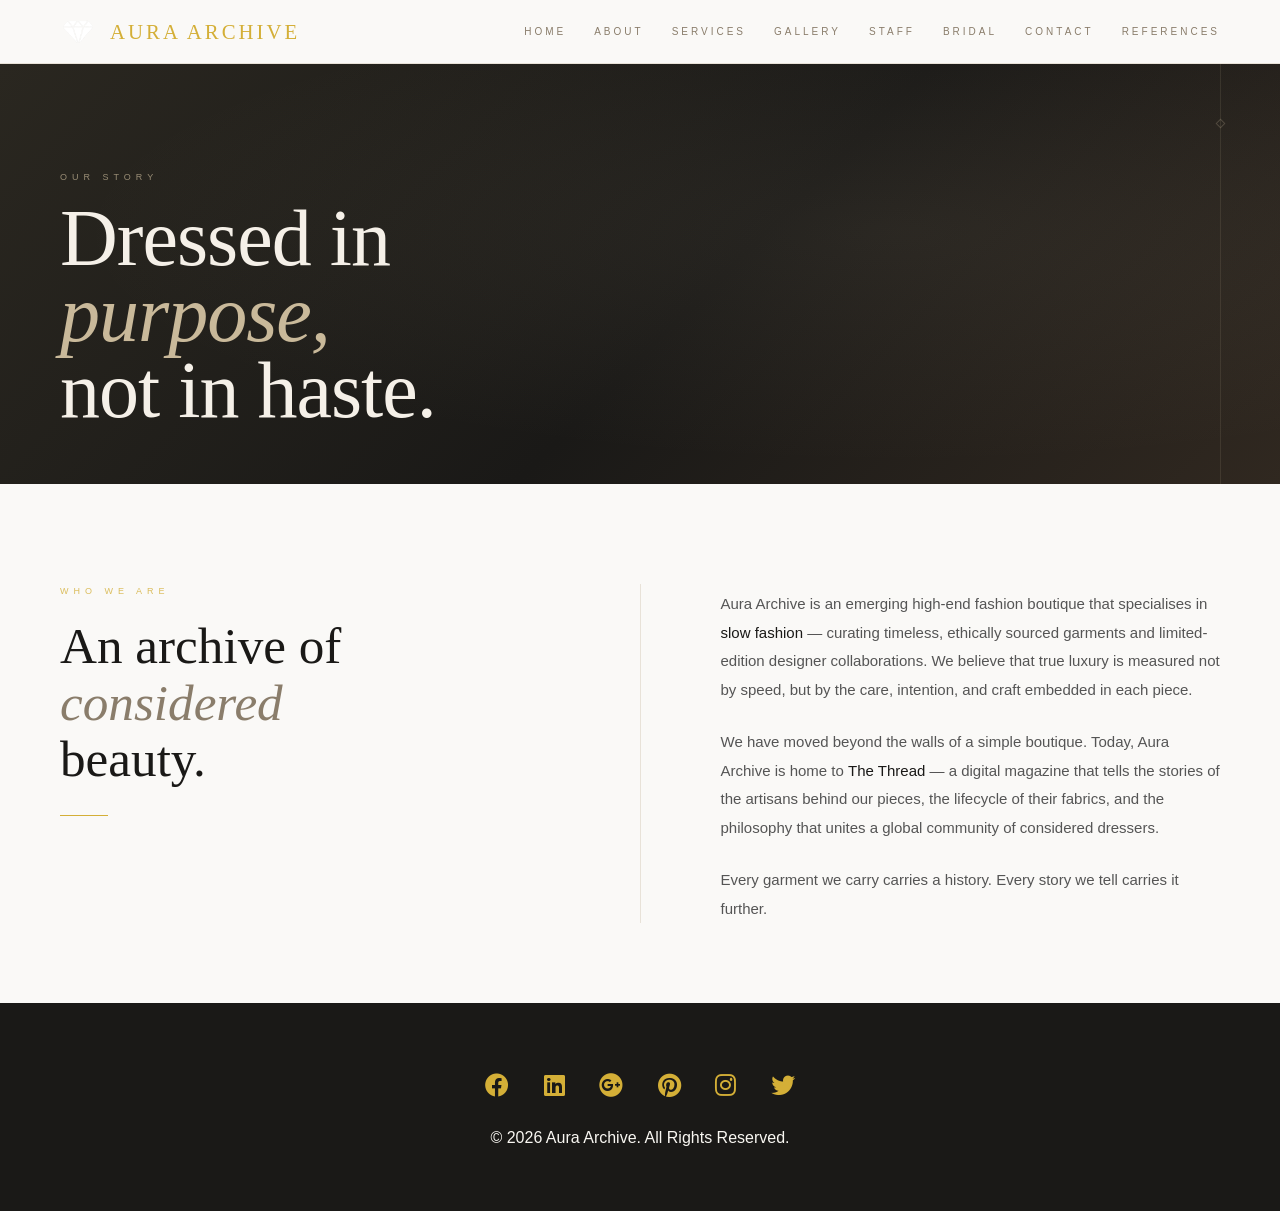
==== Aura Archive/Home/index/About/about.html @ 5a18b082 "29/05/2026 new homepage and contact page" ====
<!DOCTYPE html>
<html lang="en">
<head>
    <meta charset="UTF-8">
    <meta name="viewport" content="width=device-width, initial-scale=1.0">
    <title>Aura Archive | High-End Slow Fashion</title>
    <link href="https://fonts.googleapis.com/css2?family=Montserrat:wght@300;400&family=Playfair+Display:ital,wght@0,400;0,700;1,400&display=swap" rel="stylesheet">
    <link rel="stylesheet" href="https://cdnjs.cloudflare.com/ajax/libs/font-awesome/6.0.0/css/all.min.css">
    <link rel="stylesheet" href="about.css">
    <style>

    </style>
</head>
<body>
<header>
    <div class="logo">
        <a href="about.html">
            <img src="../diamond-logo.png" alt="Aura Archive Logo" class="logo-img">
            <span class="logo-text">AURA ARCHIVE</span>
        </a>
    </div>
    <nav>
    <a href="../index.html">Home</a>
    <a href="../index/About/about.html">About</a>
    <a href="services.html">Services</a>
    <a href="gallery.html">Gallery</a>
    <a href="staff.html">Staff</a>
    <a href="wedding.html">Bridal</a>
    <a href="../index/Contact/contact.html">Contact</a>
    <a href="references.html">References</a>
    </nav>
</header>

<!-- PAGE HERO -->
<section class="page-hero">
    <div class="hero-rule"></div>
    <div class="page-hero-content">
        <span class="eyebrow">Our Story</span>
        <h1>Dressed in<br><em>purpose,</em><br>not in haste.</h1>
    </div>
</section>

<!-- MAIN CONTENT -->
<div class="page-content">

    <!-- INTRO -->
    <section class="intro-section">
        <div class="intro-left">
            <span class="intro-label">Who We Are</span>
            <h2>An archive of<br><em>considered</em><br>beauty.</h2>
            <div class="gold-rule"></div>
        </div>
        <div class="intro-divider-v"></div>
        <div class="intro-right">
            <p>Aura Archive is an emerging high-end fashion boutique that specialises in <strong>slow fashion</strong> — curating timeless, ethically sourced garments and limited-edition designer collaborations. We believe that true luxury is measured not by speed, but by the care, intention, and craft embedded in each piece.</p>
            <p>We have moved beyond the walls of a simple boutique. Today, Aura Archive is home to <strong>The Thread</strong> — a digital magazine that tells the stories of the artisans behind our pieces, the lifecycle of their fabrics, and the philosophy that unites a global community of considered dressers.</p>
            <p>Every garment we carry carries a history. Every story we tell carries it further.</p>
        </div>
    </section>
</div>
<!-- FOOTER -->
    <footer>
        <div class="social-link">
            <a href="#"><i class="fab fa-facebook"></i></a>
            <a href="#"><i class="fab fa-linkedin"></i></a>
            <a href="#"><i class="fab fa-google-plus"></i></a>
            <a href="#"><i class="fab fa-pinterest"></i></a>
            <a href="#"><i class="fab fa-instagram"></i></a>
            <a href="#"><i class="fab fa-twitter"></i></a>
        </div>
        <p>&copy; 2026 Aura Archive. All Rights Reserved.</p>
        </div>
    </footer>

</body>
</html>
---- Aura Archive/Home/index/About/about.css ----
*, *::before, *::after { box-sizing: border-box; margin: 0; padding: 0; }
        :root {
            --cream:      #faf9f7;
            --cream-mid:  #f5f0e8;
            --cream-dark: #ede8e0;
            --gold:       #c9b99a;
            --gold-rich:  #D4AF37;
            --charcoal:   #1a1917;
            --charcoal-2: #2a2720;
            --brown:      #5a5040;
            --muted:      #8a7d6b;
            --border:     #d8d0c4;
            --border-lt:  #e8e2d8;
            --font-display: 'Cormorant Garamond', Georgia, serif;
            --font-body:    'Jost', sans-serif;
            --header-h: 64px;
            --max-w: 1400px;
        }

        html { scroll-behavior: smooth; }

        body {
            font-family: var(--font-body);
            font-weight: 300;
            background: var(--cream);
            color: var(--charcoal);
            line-height: 1.6;
            -webkit-font-smoothing: antialiased;
        }

        a { color: inherit; text-decoration: none; }
        img { max-width: 100%; height: auto; display: block; }

        /* ── HEADER ── */
        header {
            position: sticky;
            top: 0;
            z-index: 100;
            background: rgba(250,249,247,0.97);
            border-bottom: 0.5px solid var(--border-lt);
            height: var(--header-h);
            display: flex;
            align-items: center;
            justify-content: space-between;
            padding: 0 60px;
        }

        .logo a {
            display: flex;
            align-items: center;
            gap: 14px;
        }

        .logo-img { height: 36px; width: auto; }

        .logo-text {
            font-family: var(--font-display);
            font-size: 1.3rem;
            color: var(--gold-rich);
            font-weight: 400;
            letter-spacing: 3px;
        }

        nav { display: flex; gap: 28px; }

        nav a {
            font-size: 10px;
            font-weight: 300;
            letter-spacing: 3px;
            text-transform: uppercase;
            color: var(--muted);
            transition: color 0.2s;
        }

        nav a:hover { color: var(--charcoal); }
        nav a.active { color: var(--charcoal); border-bottom: 0.5px solid var(--charcoal); padding-bottom: 2px; }

        /* ── PAGE HERO ── */
        .page-hero {
            background: var(--charcoal-2);
            height: 420px;
            display: flex;
            align-items: flex-end;
            padding: 56px 60px;
            position: relative;
            overflow: hidden;
        }

        .page-hero::before {
            content: '';
            position: absolute;
            inset: 0;
            background: linear-gradient(135deg, #2a2720 0%, #1a1917 55%, #302820 100%);
        }

        .page-hero::after {
            content: '';
            position: absolute;
            inset: 0;
            background: radial-gradient(ellipse at 70% 40%, rgba(201,185,154,0.08) 0%, transparent 65%);
        }

        /* Decorative vertical rule */
        .hero-rule {
            position: absolute;
            right: 60px;
            top: 0;
            bottom: 0;
            width: 0.5px;
            background: rgba(201,185,154,0.12);
        }

        .hero-rule::before {
            content: '';
            position: absolute;
            top: 56px;
            left: -3px;
            width: 7px;
            height: 7px;
            border: 0.5px solid rgba(201,185,154,0.25);
            transform: rotate(45deg);
        }

        .page-hero-content {
            position: relative;
            z-index: 2;
            max-width: 700px;
        }

        .eyebrow {
            font-size: 9px;
            font-weight: 300;
            letter-spacing: 5px;
            text-transform: uppercase;
            color: var(--gold);
            opacity: 0.7;
            display: block;
            margin-bottom: 16px;
        }

        .page-hero h1 {
            font-family: var(--font-display);
            font-size: clamp(52px, 7vw, 80px);
            font-weight: 300;
            color: var(--cream-mid);
            line-height: 0.95;
            letter-spacing: -1px;
        }

        .page-hero h1 em {
            font-style: italic;
            color: var(--gold);
        }

        /* ── CONTENT WRAPPER ── */
        .page-content {
            max-width: var(--max-w);
            margin: 0 auto;
            padding: 0 60px;
        }

        /* ── INTRO SECTION ── */
        .intro-section {
            padding: 100px 0 80px;
            display: grid;
            grid-template-columns: 1fr 1px 1fr;
            gap: 0 80px;
            align-items: start;
        }

        .intro-divider-v {
            background: var(--border-lt);
            align-self: stretch;
        }

        .intro-left {}

        .intro-label {
            font-size: 9px;
            font-weight: 300;
            letter-spacing: 5px;
            text-transform: uppercase;
            color: var(--gold-rich);
            opacity: 0.8;
            display: block;
            margin-bottom: 20px;
        }

        .intro-left h2 {
            font-family: var(--font-display);
            font-size: clamp(36px, 4vw, 52px);
            font-weight: 300;
            color: var(--charcoal);
            line-height: 1.1;
            margin-bottom: 28px;
        }

        .intro-left h2 em {
            font-style: italic;
            color: var(--muted);
        }

        .gold-rule {
            width: 48px;
            height: 0.5px;
            background: var(--gold-rich);
            margin-bottom: 28px;
        }

        .intro-right {
            padding-top: 6px;
        }

        .intro-right p {
            font-size: 15px;
            font-weight: 300;
            color: #555;
            line-height: 1.9;
            margin-bottom: 24px;
        }

        .intro-right p:last-child { margin-bottom: 0; }

        .intro-right strong {
            font-weight: 400;
            color: var(--charcoal);
        }

        /* ── DIVIDER ── */
        .section-divider {
            border: none;
            border-top: 0.5px solid var(--border-lt);
            margin: 0;
        }
        site-footer {
  background: var(--charcoal);
  padding-top: 64px;
}
/* -logo footer - */
.social-link {
    margin-bottom: 20px;
}

.social-link a {
    color: #D4AF37; /* Muted Gold toolkit icons */
    font-size: 1.5rem;
    margin: 0 15px;
    transition: 0.3s ease-in-out;
    text-decoration: none;
}

.social-link a:hover {
    color: #F9F7F2;
    transform: translateY(-3px);
}
/* ── SHARED FOOTER ─────────────────────────────────── */
.site-footer {
  background: var(--charcoal);
  padding-top: 64px;
}

.footer-inner {
  max-width: var(--max-w);
  margin: 0 auto;
  padding: 0 60px 48px;
  display: grid;
  grid-template-columns: 1.5fr 2fr;
  gap: 80px;
  border-bottom: 0.5px solid rgba(255,255,255,0.07);
}

.footer-logo {
  font-family: var(--font-display);
  font-size: 22px;
  font-weight: 400;
  letter-spacing: 3px;
  text-transform: uppercase;
  color: var(--cream-mid);
  margin-bottom: 12px;
}

.footer-tagline {
  font-family: var(--font-body);
  font-size: 12px;
  font-weight: 300;
  color: rgba(201,185,154,0.45);
  line-height: 1.8;
  margin-bottom: 28px;
}

.footer-social {
  display: flex;
  gap: 18px;
}

.footer-social a {
  color: rgba(201,185,154,0.4);
  font-size: 16px;
  transition: color 0.3s;
}

.footer-social a:hover { color: var(--gold); }

.footer-nav {
  display: grid;
  grid-template-columns: repeat(3, 1fr);
  gap: 40px;
}

.footer-col h4 {
  font-family: var(--font-body);
  font-size: 9px;
  font-weight: 400;
  letter-spacing: 3px;
  text-transform: uppercase;
  color: rgba(201,185,154,0.5);
  margin-bottom: 18px;
}

.footer-col ul {
  display: flex;
  flex-direction: column;
  gap: 10px;
}

.footer-col a {
  font-family: var(--font-body);
  font-size: 12px;
  font-weight: 300;
  color: rgba(245,240,232,0.45);
  transition: color 0.3s;
  letter-spacing: 0.3px;
}

.footer-col a:hover { color: var(--cream-mid); }

.footer-bottom {
  max-width: var(--max-w);
  margin: 0 auto;
  padding: 20px 60px;
  display: flex;
  align-items: center;
  justify-content: space-between;
  gap: 20px;
  flex-wrap: wrap;
}

.footer-copy {
  font-family: var(--font-body);
  font-size: 10px;
  font-weight: 300;
  color: rgba(245,240,232,0.2);
  letter-spacing: 0.5px;
}

.footer-legal {
  display: flex;
  gap: 20px;
}

.footer-legal a {
  font-family: var(--font-body);
  font-size: 10px;
  font-weight: 300;
  color: rgba(245,240,232,0.2);
  letter-spacing: 0.5px;
  transition: color 0.3s;
}

.footer-legal a:hover { color: rgba(245,240,232,0.5); }
footer {
    background-color: #2C2C2C; /* Charcoal palette from rubric */
    color: #F9F7F2; /* Cream text for luxury feel */
    padding: 60px 0;
    text-align: center;
    width: 100%;
    position: relative;
    clear: both;
}

.social-links {
    margin-bottom: 20px;
}

.social-links a {
    color: #D4AF37; /* Muted Gold toolkit icons */
    font-size: 1.5rem;
    margin: 0 15px;
    transition: 0.3s ease-in-out;
    text-decoration: none;
}

.social-links a:hover {
    color: #F9F7F2;
    transform: translateY(-3px);
}
        /* ── FOOTER ── */
        footer {
            background: var(--charcoal);
            padding-top: 64px;
        }

        .footer-inner {
            max-width: var(--max-w);
            margin: 0 auto;
            padding: 0 60px 48px;
            display: grid;
            grid-template-columns: 1.5fr 2fr;
            gap: 80px;
            border-bottom: 0.5px solid rgba(255,255,255,0.07);
        }

        .footer-logo {
            font-family: var(--font-display);
            font-size: 20px;
            font-weight: 400;
            letter-spacing: 3px;
            text-transform: uppercase;
            color: var(--cream-mid);
            margin-bottom: 12px;
        }

        .footer-tagline {
            font-size: 12px;
            font-weight: 300;
            color: rgba(201,185,154,0.4);
            line-height: 1.8;
            margin-bottom: 28px;
        }

        .footer-social { display: flex; gap: 18px; }

        .footer-social a {
            color: rgba(201,185,154,0.35);
            font-size: 16px;
            transition: color 0.3s;
        }

        .footer-social a:hover { color: var(--gold); }

        .footer-nav {
            display: grid;
            grid-template-columns: repeat(3, 1fr);
            gap: 40px;
        }

        .footer-col h4 {
            font-size: 9px;
            font-weight: 400;
            letter-spacing: 3px;
            text-transform: uppercase;
            color: rgba(201,185,154,0.45);
            margin-bottom: 18px;
        }

        .footer-col ul { display: flex; flex-direction: column; gap: 10px; list-style: none; }

        .footer-col a {
            font-size: 12px;
            font-weight: 300;
            color: rgba(245,240,232,0.4);
            transition: color 0.3s;
        }

        .footer-col a:hover { color: var(--cream-mid); }

        .footer-bottom {
            max-width: var(--max-w);
            margin: 0 auto;
            padding: 20px 60px;
            display: flex;
            align-items: center;
            justify-content: space-between;
            gap: 20px;
            flex-wrap: wrap;
        }

        .footer-copy {
            font-size: 10px;
            font-weight: 300;
            color: rgba(245,240,232,0.2);
            letter-spacing: 0.5px;
        }

        .footer-legal { display: flex; gap: 20px; }

        .footer-legal a {
            font-size: 10px;
            font-weight: 300;
            color: rgba(245,240,232,0.2);
            transition: color 0.3s;
        }

        .footer-legal a:hover { color: rgba(245,240,232,0.5); }

        /* ── RESPONSIVE ── */
        @media (max-width: 1024px) {
            header { padding: 0 40px; }
            .page-hero { padding: 48px 40px; }
            .page-content { padding: 0 40px; }
            .editorial-band { padding: 64px 40px; gap: 48px; }
            .stats-band { padding: 52px 40px; }
            .footer-inner { padding: 0 40px 40px; gap: 48px; }
            .footer-bottom { padding: 20px 40px; }
            .pillars-grid { gap: 0; }
        }

        @media (max-width: 768px) {
            header { padding: 0 24px; }
            nav { display: none; }
            .page-hero { height: auto; padding: 48px 24px 40px; }
            .page-content { padding: 0 24px; }
            .intro-section { grid-template-columns: 1fr; gap: 40px; }
            .intro-divider-v { display: none; }
            .pillars-grid { grid-template-columns: 1fr; }
            .pillar { border-right: none; border-bottom: 0.5px solid var(--border-lt); padding: 32px 0; }
            .pillar:first-child { padding-top: 0; }
            .pillar:last-child { padding-left: 0; }
            .pillar:nth-child(2) { padding-left: 0; }
            .editorial-band { grid-template-columns: 1fr; padding: 56px 24px; gap: 48px; }
            .editorial-right { grid-template-columns: 1fr; }
            .editorial-img-block.tall { grid-row: auto; aspect-ratio: 3/4; }
            .founders-grid { grid-template-columns: 1fr; gap: 48px; }
            .stats-inner { grid-template-columns: repeat(2, 1fr); gap: 32px; }
            .stat-item { border-right: none; padding: 0; }
            .thread-section { grid-template-columns: 1fr; gap: 48px; }
            .thread-right { grid-template-columns: 1fr; }
            .footer-inner { grid-template-columns: 1fr; padding: 0 24px 32px; gap: 40px; }
            .footer-nav { grid-template-columns: repeat(2, 1fr); }
            .footer-bottom { padding: 20px 24px; flex-direction: column; align-items: flex-start; }
        }

        @media (max-width: 480px) {
            .stats-inner { grid-template-columns: 1fr; }
            .footer-nav { grid-template-columns: 1fr; }
        }
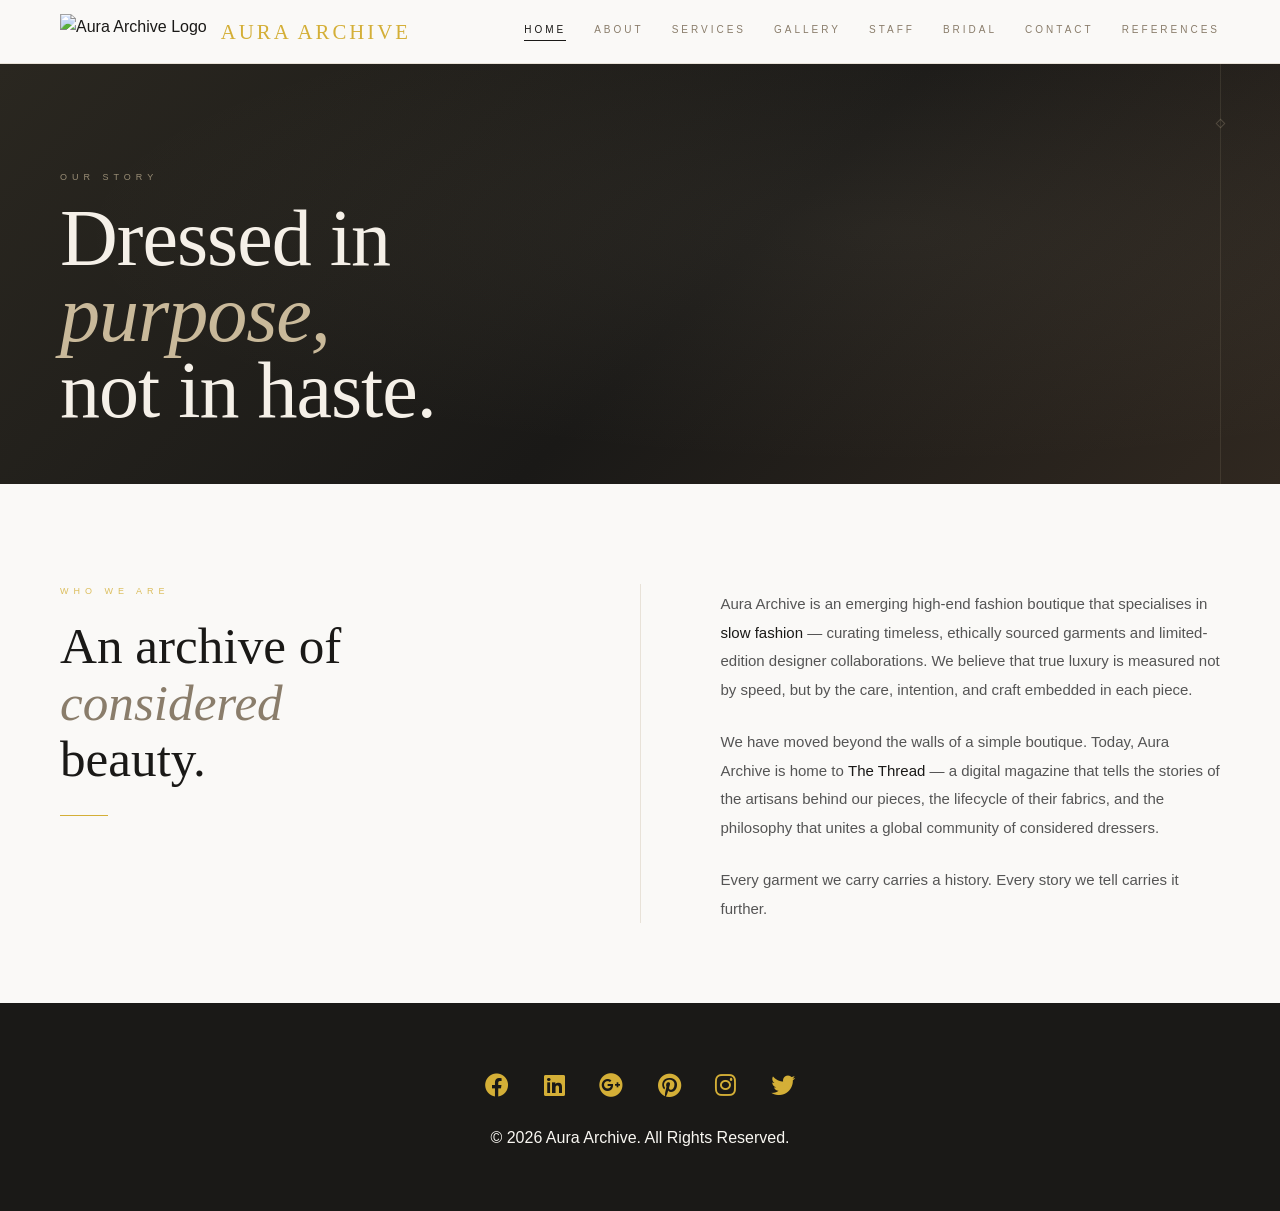
==== commit 15ec096b: "fixed everything for nav bar" ====
--- a/Aura Archive/Home/index/About/about.html
+++ b/Aura Archive/Home/index/About/about.html
@@ -14,20 +14,20 @@
 <body>
 <header>
     <div class="logo">
-        <a href="about.html">
-            <img src="../diamond-logo.png" alt="Aura Archive Logo" class="logo-img">
+        <a href="index.html">
+            <img src="../index/diamond-logo.png" alt="Aura Archive Logo" class="logo-img">
             <span class="logo-text">AURA ARCHIVE</span>
         </a>
     </div>
     <nav>
-    <a href="../index.html">Home</a>
-    <a href="../index/About/about.html">About</a>
-    <a href="services.html">Services</a>
-    <a href="gallery.html">Gallery</a>
-    <a href="staff.html">Staff</a>
-    <a href="wedding.html">Bridal</a>
-    <a href="../index/Contact/contact.html">Contact</a>
-    <a href="references.html">References</a>
+        <a href="../index.html" class="active">Home</a>
+        <a href="../index/About/about.html">About</a>
+        <a href="services.html">Services</a>
+        <a href="gallery.html">Gallery</a>
+        <a href="staff.html">Staff</a>
+        <a href="wedding.html">Bridal</a>
+        <a href="../Contact/contact.html">Contact</a>
+        <a href="references.html">References</a>
     </nav>
 </header>
 
--- a/Aura Archive/Home/index/About/about.css
+++ b/Aura Archive/Home/index/About/about.css
@@ -1,79 +1,89 @@
-        *, *::before, *::after { box-sizing: border-box; margin: 0; padding: 0; }
-        :root {
-            --cream:      #faf9f7;
-            --cream-mid:  #f5f0e8;
-            --cream-dark: #ede8e0;
-            --gold:       #c9b99a;
-            --gold-rich:  #D4AF37;
-            --charcoal:   #1a1917;
-            --charcoal-2: #2a2720;
-            --brown:      #5a5040;
-            --muted:      #8a7d6b;
-            --border:     #d8d0c4;
-            --border-lt:  #e8e2d8;
-            --font-display: 'Cormorant Garamond', Georgia, serif;
-            --font-body:    'Jost', sans-serif;
-            --header-h: 64px;
-            --max-w: 1400px;
-        }
-
-        html { scroll-behavior: smooth; }
-
-        body {
-            font-family: var(--font-body);
-            font-weight: 300;
-            background: var(--cream);
-            color: var(--charcoal);
-            line-height: 1.6;
-            -webkit-font-smoothing: antialiased;
-        }
-
-        a { color: inherit; text-decoration: none; }
-        img { max-width: 100%; height: auto; display: block; }
-
-        /* ── HEADER ── */
-        header {
-            position: sticky;
-            top: 0;
-            z-index: 100;
-            background: rgba(250,249,247,0.97);
-            border-bottom: 0.5px solid var(--border-lt);
-            height: var(--header-h);
-            display: flex;
-            align-items: center;
-            justify-content: space-between;
-            padding: 0 60px;
-        }
-
-        .logo a {
-            display: flex;
-            align-items: center;
-            gap: 14px;
-        }
-
-        .logo-img { height: 36px; width: auto; }
-
-        .logo-text {
-            font-family: var(--font-display);
-            font-size: 1.3rem;
-            color: var(--gold-rich);
-            font-weight: 400;
-            letter-spacing: 3px;
-        }
-
-        nav { display: flex; gap: 28px; }
-
-        nav a {
-            font-size: 10px;
-            font-weight: 300;
-            letter-spacing: 3px;
-            text-transform: uppercase;
-            color: var(--muted);
-            transition: color 0.2s;
-        }
-
-        nav a:hover { color: var(--charcoal); }
-        nav a.active { color: var(--charcoal); border-bottom: 0.5px solid var(--charcoal); padding-bottom: 2px; }
+/* ── RESET & BASE ── */
+*, *::before, *::after { box-sizing: border-box; margin: 0; padding: 0; }
+
+:root {
+    --cream:        #faf9f7;
+    --cream-mid:    #f5f0e8;
+    --cream-dark:   #ede8e0;
+    --gold:         #c9b99a;
+    --gold-rich:    #D4AF37;
+    --charcoal:     #1a1917;
+    --charcoal-2:   #2a2720;
+    --brown:        #5a5040;
+    --muted:        #8a7d6b;
+    --border:       #d8d0c4;
+    --border-lt:    #e8e2d8;
+    --font-display: 'Cormorant Garamond', Georgia, serif;
+    --font-body:    'Jost', sans-serif;
+    --header-h:     64px;
+    --max-w:        1400px;
+}
+
+html { scroll-behavior: smooth; }
+
+body {
+    font-family: var(--font-body);
+    font-weight: 300;
+    background: var(--cream);
+    color: var(--charcoal);
+    line-height: 1.6;
+    -webkit-font-smoothing: antialiased;
+}
+
+a { color: inherit; text-decoration: none; }
+img { max-width: 100%; height: auto; display: block; }
+
+
+/* ── HEADER ── */
+header {
+    position: sticky;
+    top: 0;
+    z-index: 100;
+    background: rgba(250,249,247,0.97);
+    border-bottom: 0.5px solid var(--border-lt);
+    height: var(--header-h);
+    display: flex;
+    align-items: center;
+    justify-content: space-between;
+    padding: 0 60px;
+    backdrop-filter: blur(8px);
+    -webkit-backdrop-filter: blur(8px);
+}
+
+.logo a {
+    display: flex;
+    align-items: center;
+    gap: 14px;
+}
+
+.logo-img { height: 36px; width: auto; }
+
+.logo-text {
+    font-family: var(--font-display);
+    font-size: 1.3rem;
+    color: var(--gold-rich);
+    font-weight: 400;
+    letter-spacing: 3px;
+}
+
+nav { display: flex; gap: 28px; }
+
+nav a {
+    font-size: 10px;
+    font-weight: 300;
+    letter-spacing: 3px;
+    text-transform: uppercase;
+    color: var(--muted);
+    transition: color 0.2s;
+}
+
+nav a:hover { color: var(--charcoal); }
+
+nav a.active {
+    color: var(--charcoal);
+    border-bottom: 0.5px solid var(--charcoal);
+    padding-bottom: 2px;
+}
 
         /* ── PAGE HERO ── */
         .page-hero {
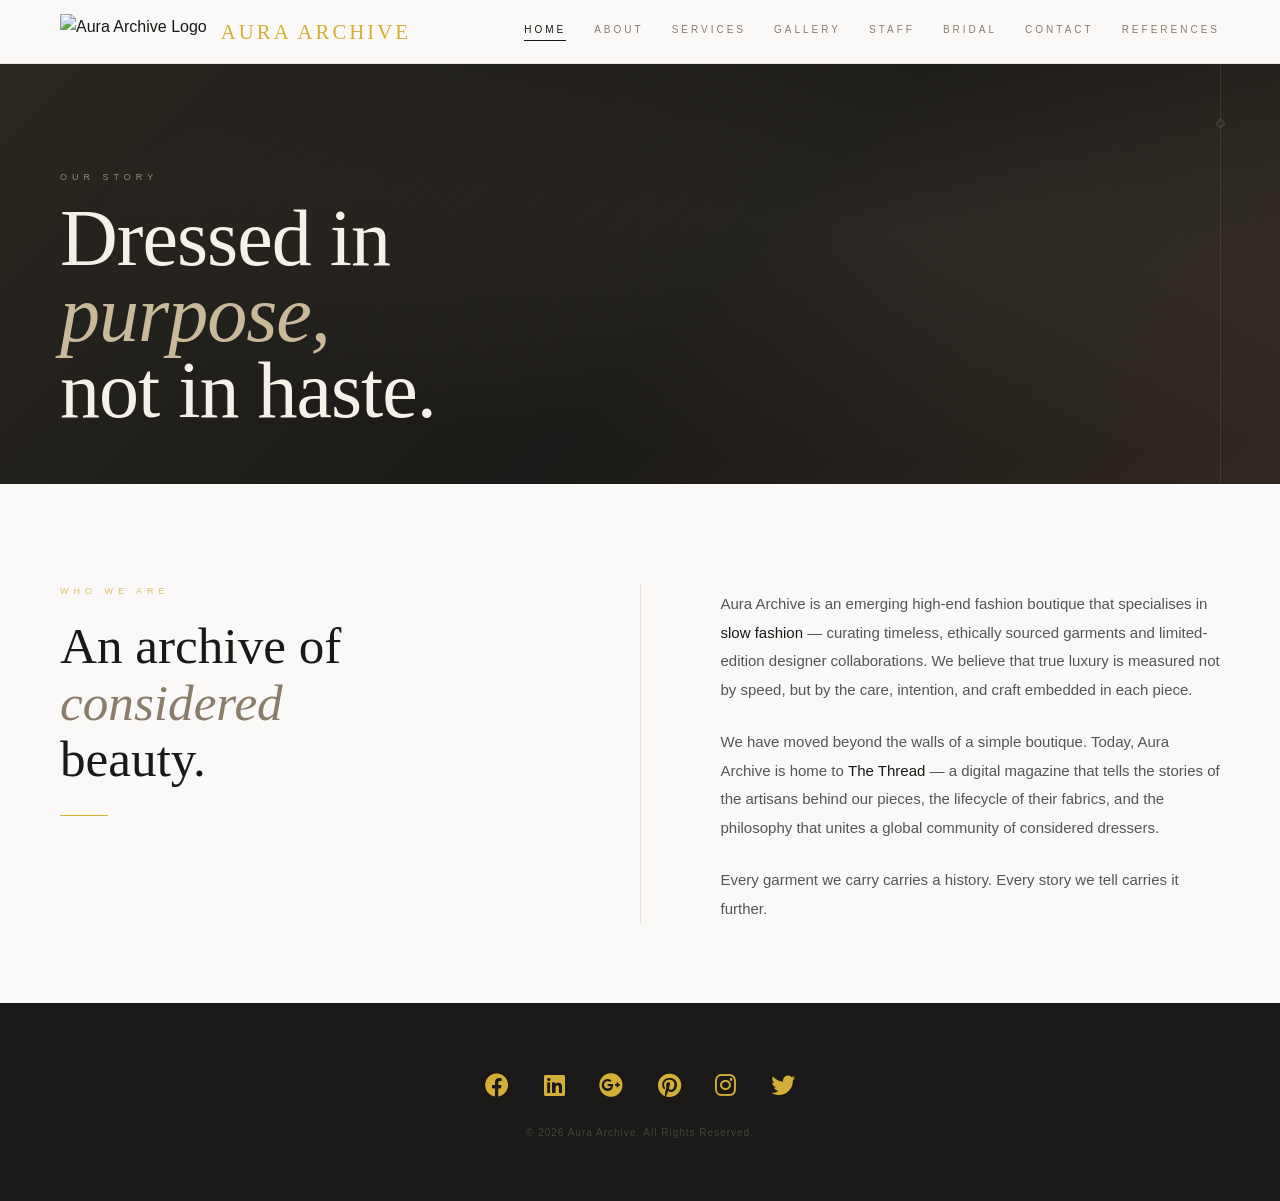
==== commit fce271a2: "Gallery page" ====
--- a/Aura Archive/Home/index/About/about.html
+++ b/Aura Archive/Home/index/About/about.html
@@ -23,7 +23,7 @@
         <a href="../index.html" class="active">Home</a>
         <a href="../index/About/about.html">About</a>
         <a href="services.html">Services</a>
-        <a href="gallery.html">Gallery</a>
+        <a href="../Gallery/gallery.html">Gallery</a>
         <a href="staff.html">Staff</a>
         <a href="wedding.html">Bridal</a>
         <a href="../Contact/contact.html">Contact</a>
--- a/Aura Archive/Home/index/About/about.css
+++ b/Aura Archive/Home/index/About/about.css
@@ -389,20 +389,25 @@
 }
 
 .social-links {
+    display: flex;
+    justify-content: center;
+    gap: 20px;
     margin-bottom: 20px;
 }
 
 .social-links a {
-    color: #D4AF37; /* Muted Gold toolkit icons */
-    font-size: 1.5rem;
-    margin: 0 15px;
-    transition: 0.3s ease-in-out;
-    text-decoration: none;
-}
-
-.social-links a:hover {
-    color: #F9F7F2;
-    transform: translateY(-3px);
+    color: rgba(201,185,154,0.4);
+    font-size: 16px;
+    transition: color 0.3s;
+}
+
+.social-links a:hover { color: var(--gold); }
+
+footer p {
+    font-size: 10px;
+    font-weight: 300;
+    letter-spacing: 1px;
+    color: rgba(245,240,232,0.2);
 }
         /* ── FOOTER ── */
         footer {
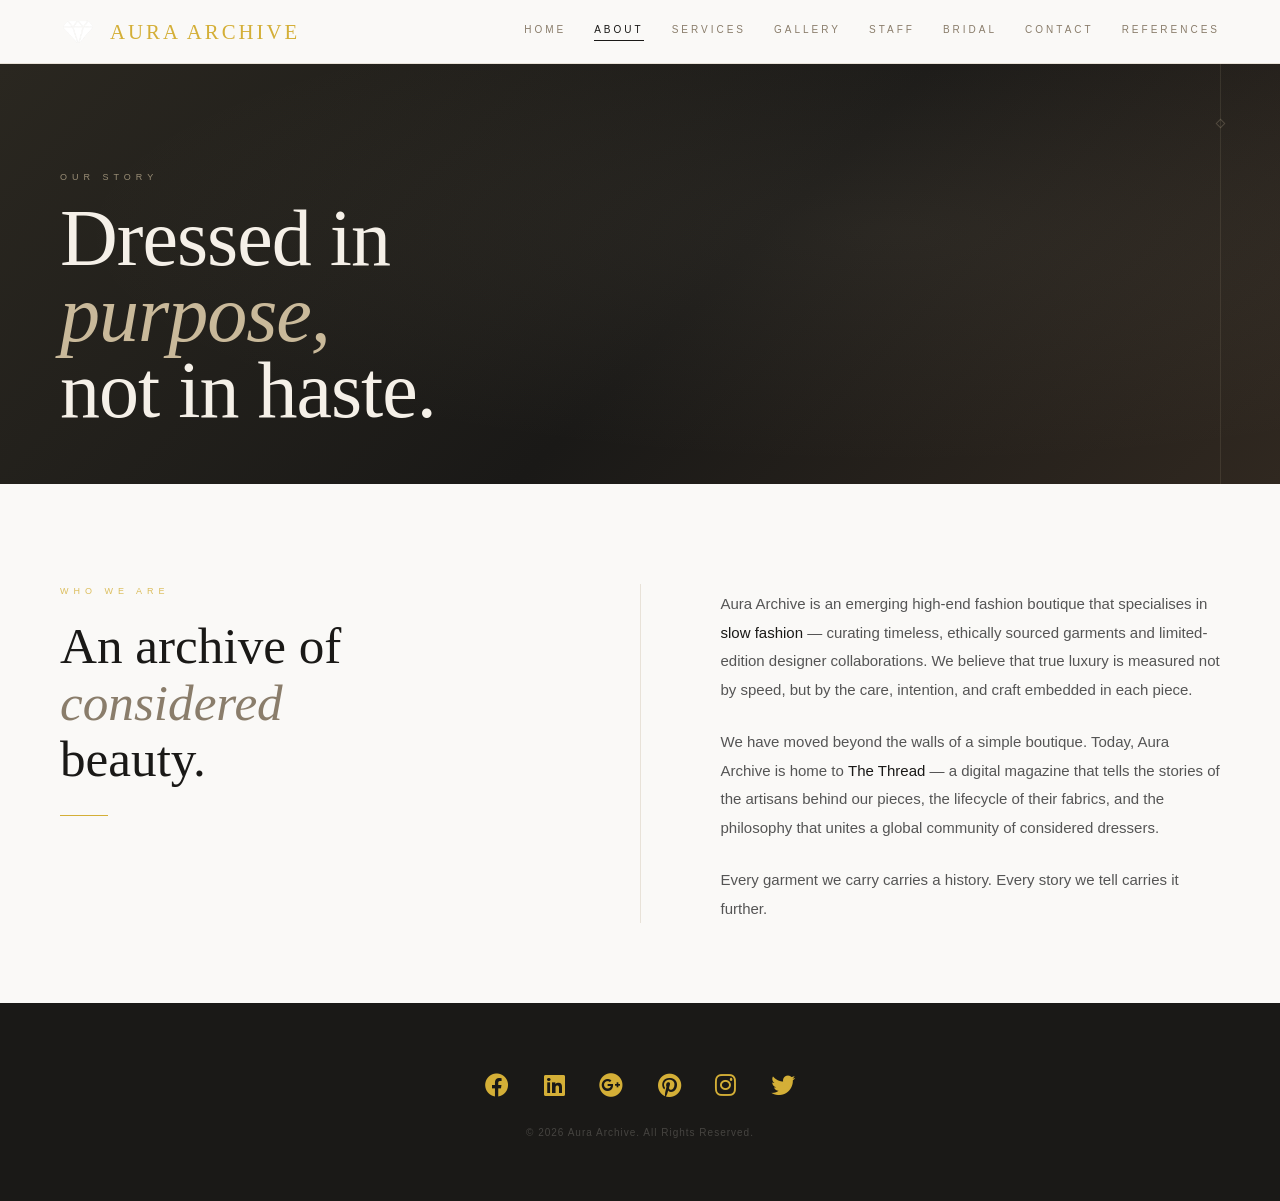
==== commit 8778a9dd: "fixed nav bar highlgiht where page you are and fixed logo bellow" ====
--- a/Aura Archive/Home/index/About/about.html
+++ b/Aura Archive/Home/index/About/about.html
@@ -15,13 +15,13 @@
 <header>
     <div class="logo">
         <a href="index.html">
-            <img src="../index/diamond-logo.png" alt="Aura Archive Logo" class="logo-img">
+            <img src="../diamond-logo.png" alt="Aura Archive Logo" class="logo-img">
             <span class="logo-text">AURA ARCHIVE</span>
         </a>
     </div>
     <nav>
-        <a href="../index.html" class="active">Home</a>
-        <a href="../index/About/about.html">About</a>
+        <a href="../index.html" >Home</a>
+        <a href="about.html"class="active">About</a>
         <a href="services.html">Services</a>
         <a href="../Gallery/gallery.html">Gallery</a>
         <a href="staff.html">Staff</a>
--- a/Aura Archive/Home/index/About/about.css
+++ b/Aura Archive/Home/index/About/about.css
@@ -298,19 +298,23 @@
   margin-bottom: 28px;
 }
 
-.footer-social {
-  display: flex;
-  gap: 18px;
-}
-
-.footer-social a {
-  color: rgba(201,185,154,0.4);
-  font-size: 16px;
-  transition: color 0.3s;
-}
-
-.footer-social a:hover { color: var(--gold); }
-
+/* -logo footer - */
+.social-link {
+    margin-bottom: 20px;
+}
+
+.social-link a {
+    color: #D4AF37; /* Muted Gold toolkit icons */
+    font-size: 1.5rem;
+    margin: 0 15px;
+    transition: 0.3s ease-in-out;
+    text-decoration: none;
+}
+
+.social-link a:hover {
+    color: #F9F7F2;
+    transform: translateY(-3px);
+}
 .footer-nav {
   display: grid;
   grid-template-columns: repeat(3, 1fr);
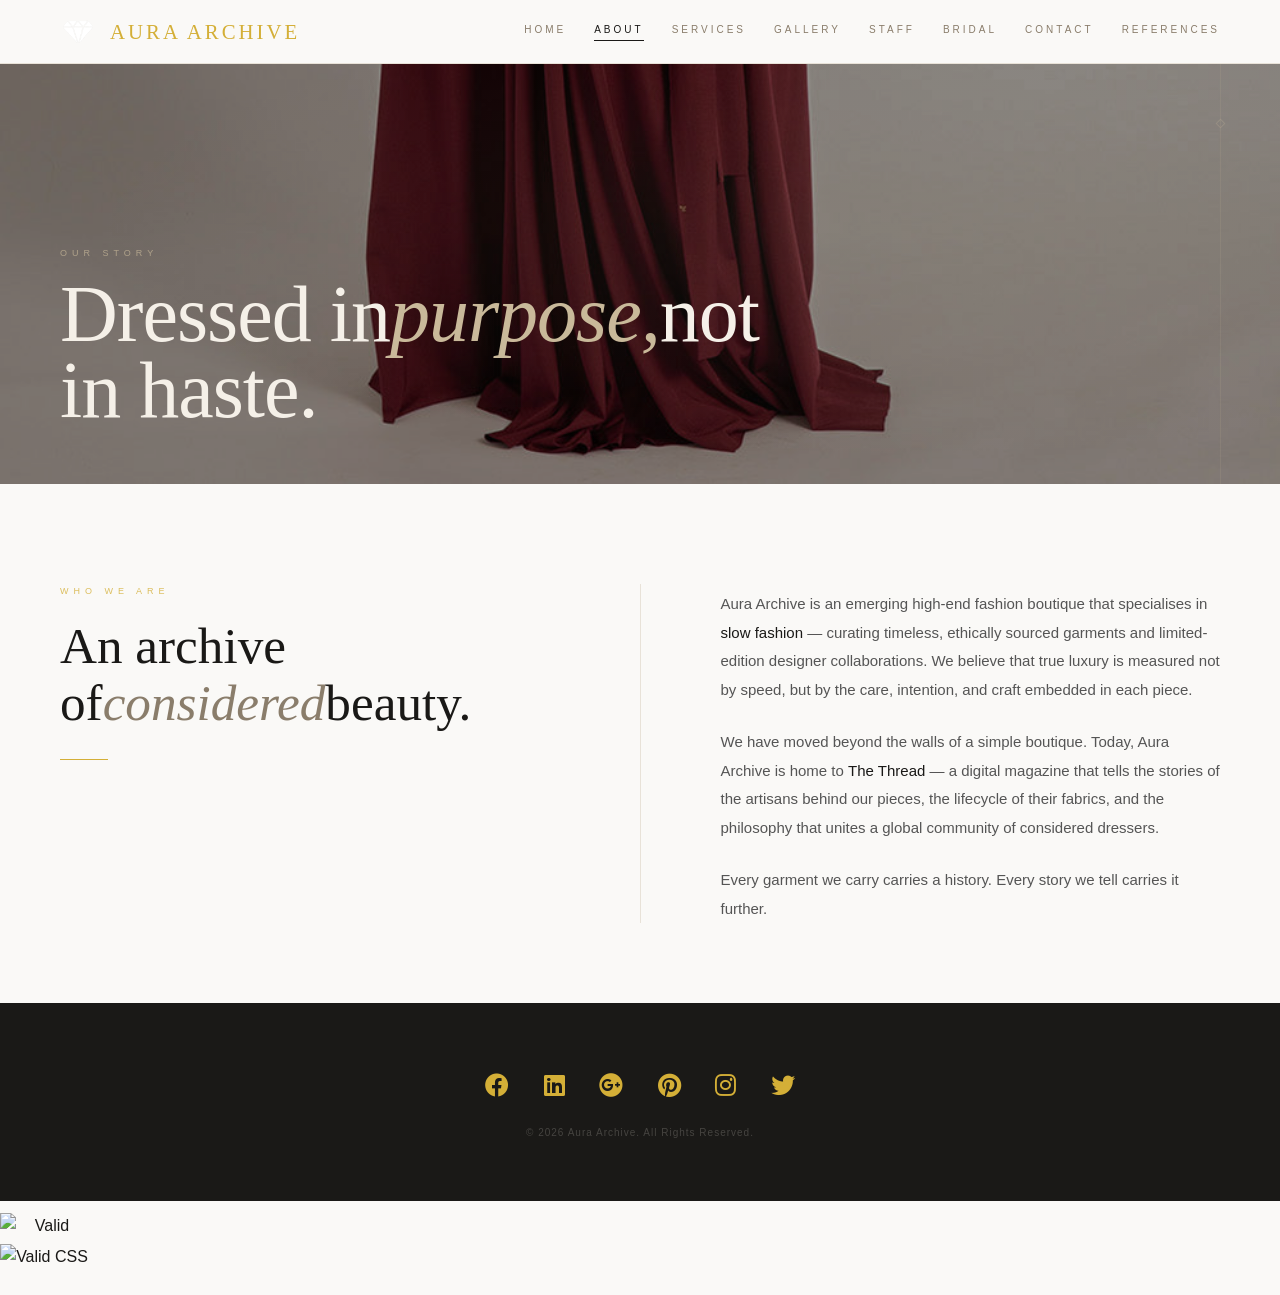
==== commit a585932b: "finaliozedA" ====
--- a/Aura Archive/Home/index/About/about.html
+++ b/Aura Archive/Home/index/About/about.html
@@ -1,76 +1,86 @@
 <!DOCTYPE html>
+
 <html lang="en">
 <head>
-    <meta charset="UTF-8">
-    <meta name="viewport" content="width=device-width, initial-scale=1.0">
-    <title>Aura Archive | High-End Slow Fashion</title>
-    <link href="https://fonts.googleapis.com/css2?family=Montserrat:wght@300;400&family=Playfair+Display:ital,wght@0,400;0,700;1,400&display=swap" rel="stylesheet">
-    <link rel="stylesheet" href="https://cdnjs.cloudflare.com/ajax/libs/font-awesome/6.0.0/css/all.min.css">
-    <link rel="stylesheet" href="about.css">
-    <style>
-
-    </style>
+<meta charset="utf-8">
+<meta content="width=device-width, initial-scale=1.0" name="viewport">
+<title>Aura Archive | High-End Slow Fashion</title>
+<link href="https://fonts.googleapis.com/css2?family=Montserrat:wght@300;400&amp;family=Playfair+Display:ital,wght@0,400;0,700;1,400&amp;display=swap" rel="stylesheet">
+<link href="https://cdnjs.cloudflare.com/ajax/libs/font-awesome/6.0.0/css/all.min.css" rel="stylesheet">
+<link href="about.css" rel="stylesheet">
+<style>
+</style>
 </head>
 <body>
 <header>
-    <div class="logo">
-        <a href="index.html">
-            <img src="../diamond-logo.png" alt="Aura Archive Logo" class="logo-img">
-            <span class="logo-text">AURA ARCHIVE</span>
-        </a>
-    </div>
-    <nav>
-        <a href="../index.html" >Home</a>
-        <a href="about.html"class="active">About</a>
-        <a href="services.html">Services</a>
-        <a href="../Gallery/gallery.html">Gallery</a>
-        <a href="staff.html">Staff</a>
-        <a href="wedding.html">Bridal</a>
-        <a href="../Contact/contact.html">Contact</a>
-        <a href="references.html">References</a>
-    </nav>
+<div class="logo">
+<a href="../index.html">
+<img alt="Aura Archive Logo" class="logo-img" src="../diamond-logo.png">
+<span class="logo-text">AURA ARCHIVE</span>
+</a>
+</div>
+<nav>
+<a href="../index.html">Home</a>
+<a class="active" href="../About/about.html">About</a>
+<a href="../Services/services.html">Services</a>
+<a href="../Gallery/gallery.html">Gallery</a>
+<a href="../Staff/staff.html">Staff</a>
+<a href="../Wedding/wedding.html">Bridal</a>
+<a href="../Contact/contact.html">Contact</a>
+<a href="../References/references.html">References</a>
+</nav><button class="nav-toggle" aria-label="Toggle navigation" aria-expanded="false">
+    <span></span>
+    <span></span>
+    <span></span>
+</button>
 </header>
-
 <!-- PAGE HERO -->
 <section class="page-hero">
-    <div class="hero-rule"></div>
-    <div class="page-hero-content">
-        <span class="eyebrow">Our Story</span>
-        <h1>Dressed in<br><em>purpose,</em><br>not in haste.</h1>
-    </div>
+<div class="hero-rule"></div>
+<div class="page-hero-content">
+<span class="eyebrow">Our Story</span>
+<h1>Dressed in<em>purpose,</em>not in haste.</h1>
+</div>
 </section>
-
 <!-- MAIN CONTENT -->
 <div class="page-content">
-
-    <!-- INTRO -->
-    <section class="intro-section">
-        <div class="intro-left">
-            <span class="intro-label">Who We Are</span>
-            <h2>An archive of<br><em>considered</em><br>beauty.</h2>
-            <div class="gold-rule"></div>
-        </div>
-        <div class="intro-divider-v"></div>
-        <div class="intro-right">
-            <p>Aura Archive is an emerging high-end fashion boutique that specialises in <strong>slow fashion</strong> — curating timeless, ethically sourced garments and limited-edition designer collaborations. We believe that true luxury is measured not by speed, but by the care, intention, and craft embedded in each piece.</p>
-            <p>We have moved beyond the walls of a simple boutique. Today, Aura Archive is home to <strong>The Thread</strong> — a digital magazine that tells the stories of the artisans behind our pieces, the lifecycle of their fabrics, and the philosophy that unites a global community of considered dressers.</p>
-            <p>Every garment we carry carries a history. Every story we tell carries it further.</p>
-        </div>
-    </section>
+<!-- INTRO -->
+<section class="intro-section">
+<div class="intro-left">
+<span class="intro-label">Who We Are</span>
+<h2>An archive of<em>considered</em>beauty.</h2>
+<div class="gold-rule"></div>
+</div>
+<div class="intro-divider-v"></div>
+<div class="intro-right">
+<p>Aura Archive is an emerging high-end fashion boutique that specialises in <strong>slow fashion</strong> — curating timeless, ethically sourced garments and limited-edition designer collaborations. We believe that true luxury is measured not by speed, but by the care, intention, and craft embedded in each piece.</p>
+<p>We have moved beyond the walls of a simple boutique. Today, Aura Archive is home to <strong>The Thread</strong> — a digital magazine that tells the stories of the artisans behind our pieces, the lifecycle of their fabrics, and the philosophy that unites a global community of considered dressers.</p>
+<p>Every garment we carry carries a history. Every story we tell carries it further.</p>
+</div>
+</section>
 </div>
 <!-- FOOTER -->
-    <footer>
-        <div class="social-link">
-            <a href="#"><i class="fab fa-facebook"></i></a>
-            <a href="#"><i class="fab fa-linkedin"></i></a>
-            <a href="#"><i class="fab fa-google-plus"></i></a>
-            <a href="#"><i class="fab fa-pinterest"></i></a>
-            <a href="#"><i class="fab fa-instagram"></i></a>
-            <a href="#"><i class="fab fa-twitter"></i></a>
-        </div>
-        <p>&copy; 2026 Aura Archive. All Rights Reserved.</p>
-        </div>
-    </footer>
+<footer>
+<div class="social-link">
+<a href="#"><i class="fab fa-facebook"></i></a>
+<a href="#"><i class="fab fa-linkedin"></i></a>
+<a href="#"><i class="fab fa-google-plus"></i></a>
+<a href="#"><i class="fab fa-pinterest"></i></a>
+<a href="#"><i class="fab fa-instagram"></i></a>
+<a href="#"><i class="fab fa-twitter"></i></a>
+</div>
+<p>© 2026 Aura Archive. All Rights Reserved.</p>
 
+</footer>
+<div style="text-align:center; padding: 12px 0 20px;">
+  <a href="https://validator.w3.org/check?uri=referer" target="_blank">
+    <img src="https://www.w3.org/Icons/valid-html401" alt="Valid HTML" width="88" height="31">
+  </a>
+<div class="w3c-badge">
+  <a href="https://jigsaw.w3.org/css-validator/check/referer" target="_blank">
+    <img src="https://jigsaw.w3.org/css-validator/images/vcss" alt="Valid CSS" width="88" height="31">
+  </a>
+</div>
+<script src="../index.js"></script>
 </body>
 </html>
--- a/Aura Archive/Home/index/About/about.css
+++ b/Aura Archive/Home/index/About/about.css
@@ -263,6 +263,24 @@
     color: #F9F7F2;
     transform: translateY(-3px);
 }
+
+/* -logo footer - */
+.social-link {
+    margin-bottom: 20px;
+}
+
+.social-link a {
+    color: #D4AF37; /* Muted Gold toolkit icons */
+    font-size: 1.5rem;
+    margin: 0 15px;
+    transition: 0.3s ease-in-out;
+    text-decoration: none;
+}
+
+.social-link a:hover {
+    color: #F9F7F2;
+    transform: translateY(-3px);
+}
 /* ── SHARED FOOTER ─────────────────────────────────── */
 .site-footer {
   background: var(--charcoal);
@@ -298,23 +316,19 @@
   margin-bottom: 28px;
 }
 
-/* -logo footer - */
-.social-link {
-    margin-bottom: 20px;
-}
-
-.social-link a {
-    color: #D4AF37; /* Muted Gold toolkit icons */
-    font-size: 1.5rem;
-    margin: 0 15px;
-    transition: 0.3s ease-in-out;
-    text-decoration: none;
-}
-
-.social-link a:hover {
-    color: #F9F7F2;
-    transform: translateY(-3px);
-}
+.footer-social {
+  display: flex;
+  gap: 18px;
+}
+
+.footer-social a {
+  color: rgba(201,185,154,0.4);
+  font-size: 16px;
+  transition: color 0.3s;
+}
+
+.footer-social a:hover { color: var(--gold); }
+
 .footer-nav {
   display: grid;
   grid-template-columns: repeat(3, 1fr);
@@ -510,8 +524,120 @@
             transition: color 0.3s;
         }
 
-        .footer-legal a:hover { color: rgba(245,240,232,0.5); }
-
+        .footer-legal a:hover { color: rgba(245,240,232,0.5); 
+        }
+
+        .footer-logo {
+        display: flex;
+        align-items: center;
+        gap: 12px;
+        margin-bottom: 16px;
+        }
+
+        .footer-logo-img {
+         height: 32px;
+        width: auto;
+        opacity: 0.85;
+}
+
+        .footer-logo-text {
+        font-family: var(--font-display);
+        font-size: 1.1rem;
+        font-weight: 400;
+        letter-spacing: 3px;
+        color: var(--gold-rich);
+}
+/* ── HAMBURGER BUTTON ── */
+.nav-toggle {
+    display: none;
+    flex-direction: column;
+    gap: 5px;
+    background: none;
+    border: none;
+    cursor: pointer;
+    padding: 4px;
+    z-index: 110;
+}
+
+.nav-toggle span {
+    display: block;
+    width: 22px;
+    height: 1.5px;
+    background: var(--charcoal);
+    transition: transform 0.3s ease, opacity 0.3s ease;
+}
+
+/* Animated X state */
+.nav-toggle.open span:nth-child(1) { transform: rotate(45deg) translate(4.5px, 4.5px); }
+.nav-toggle.open span:nth-child(2) { opacity: 0; }
+.nav-toggle.open span:nth-child(3) { transform: rotate(-45deg) translate(4.5px, -4.5px); }
+
+/* ── MOBILE NAV DRAWER ── */
+@media (max-width: 900px) {
+    header { padding: 0 32px; }
+
+    .nav-toggle { display: flex; }
+
+    nav {
+        display: none;
+        flex-direction: column;
+        gap: 0;
+        position: absolute;
+        top: var(--header-h);
+        left: 0;
+        right: 0;
+        background: rgba(250, 249, 247, 0.98);
+        border-bottom: 0.5px solid var(--border-lt);
+        backdrop-filter: blur(8px);
+        -webkit-backdrop-filter: blur(8px);
+        z-index: 99;
+    }
+
+    nav.open { display: flex; }
+
+    nav a {
+        padding: 16px 32px;
+        font-size: 10px;
+        letter-spacing: 3px;
+        border-bottom: 0.5px solid var(--border-lt);
+        color: var(--muted);
+    }
+
+    nav a:last-child { border-bottom: none; }
+
+    nav a.active {
+        color: var(--charcoal);
+        border-bottom: 0.5px solid var(--border-lt);
+        padding-bottom: 16px;
+    }
+}
+
+@media (max-width: 480px) {
+    header { padding: 0 20px; }
+    nav a { padding: 14px 20px; }
+}
+.page-hero {
+  background-image: url('../img/gallery2.jpg');
+  background-size: cover;
+  background-position: bottom;
+  position: relative;
+}
+.page-hero::before {
+  content: '';
+  position: absolute;
+  inset: 0;
+  background: rgba(0, 0, 0, 0.4); /* dark overlay */
+}
+
+.page-hero-content {
+  position: relative; /* sits above the overlay */
+  z-index: 1;
+}
+@media (max-width: 768px) {
+  .gallery-hero {
+    background-attachment: scroll;
+  }
+}
         /* ── RESPONSIVE ── */
         @media (max-width: 1024px) {
             header { padding: 0 40px; }
